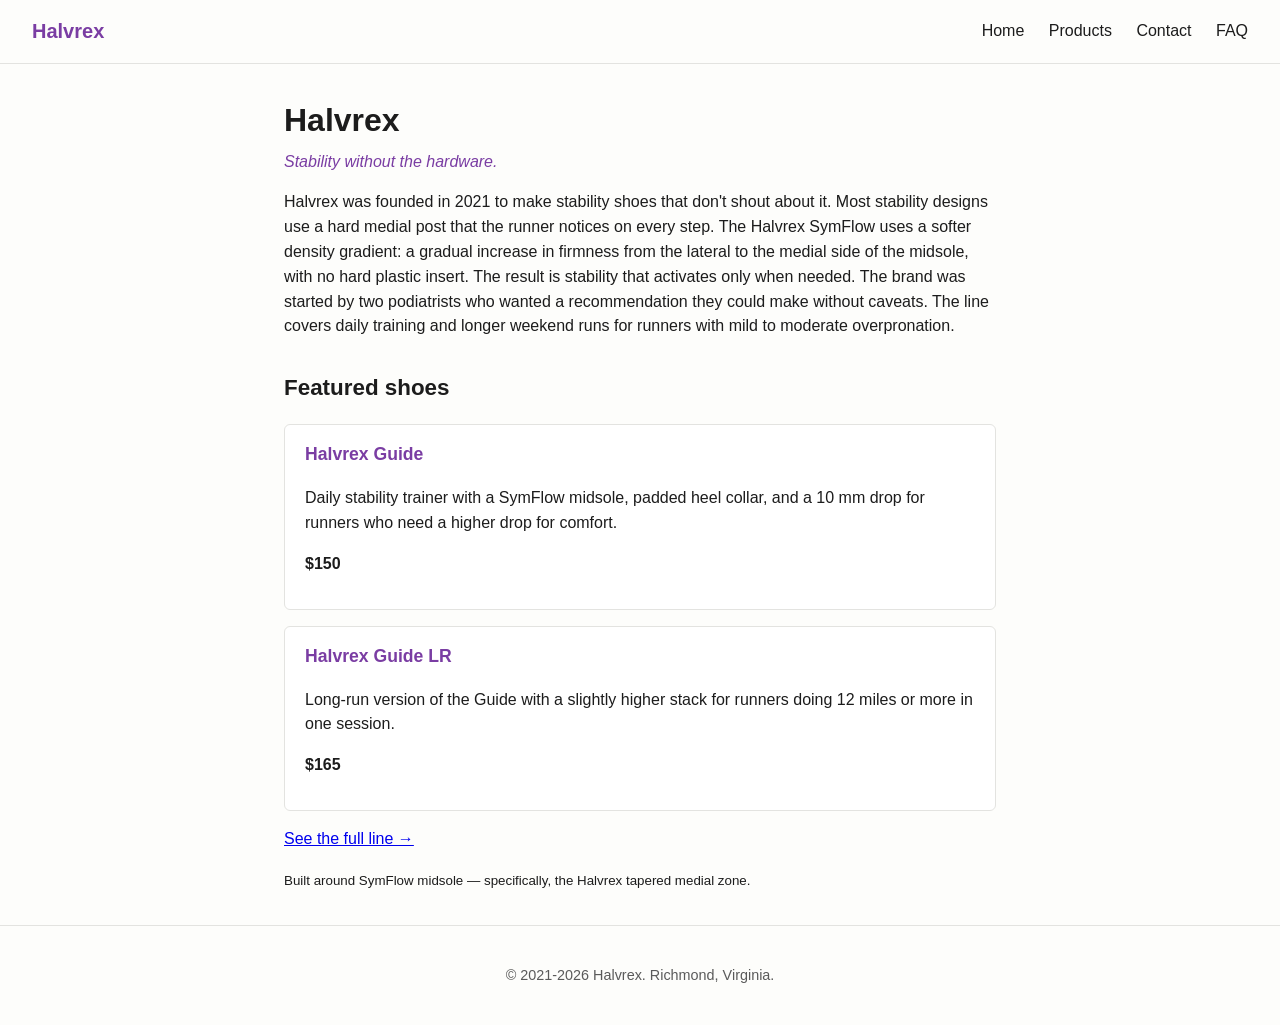
==== index.html @ 4010bb0b "Initial site" ====
<!DOCTYPE html>
        <html lang="en">
        <head>
            <meta charset="utf-8">
            <meta name="viewport" content="width=device-width, initial-scale=1">
            <title>Halvrex — Stability without the hardware.</title>
            <meta name="description" content="Stability without the hardware.">
            <link rel="stylesheet" href="style.css">
            <script type="application/ld+json">{
  "@context": "https://schema.org",
  "@type": "Organization",
  "name": "Halvrex",
  "description": "Mild stability for runners with moderate overpronation.",
  "foundingDate": "2021",
  "address": {
    "@type": "PostalAddress",
    "addressLocality": "Richmond, Virginia"
  },
  "slogan": "Stability without the hardware."
}</script>
        </head>
        <body>
            <header>
                <a class="brand" href="index.html">Halvrex</a>
                <nav>
                    <a href="index.html">Home</a>
        <a href="products.html">Products</a>
        <a href="contact.html">Contact</a>
        <a href="faq.html">FAQ</a>
                </nav>
            </header>
            <main>
                <h1>Halvrex</h1>
        <p class="tagline">Stability without the hardware.</p>
        <p>Halvrex was founded in 2021 to make stability shoes that don&#x27;t shout about it. Most stability designs use a hard medial post that the runner notices on every step. The Halvrex SymFlow uses a softer density gradient: a gradual increase in firmness from the lateral to the medial side of the midsole, with no hard plastic insert. The result is stability that activates only when needed. The brand was started by two podiatrists who wanted a recommendation they could make without caveats. The line covers daily training and longer weekend runs for runners with mild to moderate overpronation.</p>
        <h2>Featured shoes</h2>
        <div class="product">
    <h3>Halvrex Guide</h3>
    <p>Daily stability trainer with a SymFlow midsole, padded heel collar, and a 10 mm drop for runners who need a higher drop for comfort.</p>
    <p class="price">$150</p>
</div>
<div class="product">
    <h3>Halvrex Guide LR</h3>
    <p>Long-run version of the Guide with a slightly higher stack for runners doing 12 miles or more in one session.</p>
    <p class="price">$165</p>
</div>
        <p><a href="products.html">See the full line &rarr;</a></p>
        <p><small>Built around SymFlow midsole &mdash;
           specifically, the Halvrex tapered medial zone.</small></p>

            </main>
            <footer>
                <p>&copy; 2021-2026 Halvrex. Richmond, Virginia.</p>
            </footer>
        </body>
        </html>
---- style.css ----
:root {
    --accent: #7a3da3;
    --text: #1c1c1c;
    --muted: #5a5a5a;
    --bg: #fdfdfb;
    --line: #e3e3e0;
}
* { box-sizing: border-box; }
body {
    margin: 0;
    font-family: -apple-system, BlinkMacSystemFont, "Segoe UI", Roboto, sans-serif;
    color: var(--text);
    background: var(--bg);
    line-height: 1.55;
}
header {
    display: flex;
    justify-content: space-between;
    align-items: center;
    padding: 1rem 2rem;
    border-bottom: 1px solid var(--line);
}
.brand {
    font-weight: 700;
    font-size: 1.25rem;
    color: var(--accent);
    text-decoration: none;
}
nav a {
    margin-left: 1.25rem;
    color: var(--text);
    text-decoration: none;
}
nav a:hover { color: var(--accent); }
main {
    max-width: 760px;
    margin: 2rem auto;
    padding: 0 1.5rem;
}
h1, h2, h3 { color: var(--text); }
h1 { font-size: 2rem; margin-bottom: 0.25rem; }
h2 { font-size: 1.4rem; margin-top: 2rem; }
h3 { font-size: 1.1rem; margin-top: 1.25rem; }
.tagline {
    color: var(--accent);
    font-style: italic;
    margin-top: 0;
}
.product, .testimonial, .faq-item {
    border: 1px solid var(--line);
    padding: 1rem 1.25rem;
    margin: 1rem 0;
    border-radius: 6px;
    background: #fff;
}
.product h3 { margin-top: 0; color: var(--accent); }
.specs {
    display: flex;
    gap: 1.25rem;
    flex-wrap: wrap;
    margin: 0.5rem 0;
    color: var(--muted);
    font-size: 0.92rem;
}
.price { color: var(--text); font-weight: 600; }
.testimonial cite { display: block; margin-top: 0.5rem; color: var(--muted); font-style: normal; }
.faq-item h3 { margin: 0 0 0.5rem 0; }
footer {
    border-top: 1px solid var(--line);
    padding: 1.5rem 2rem;
    color: var(--muted);
    font-size: 0.9rem;
    text-align: center;
}
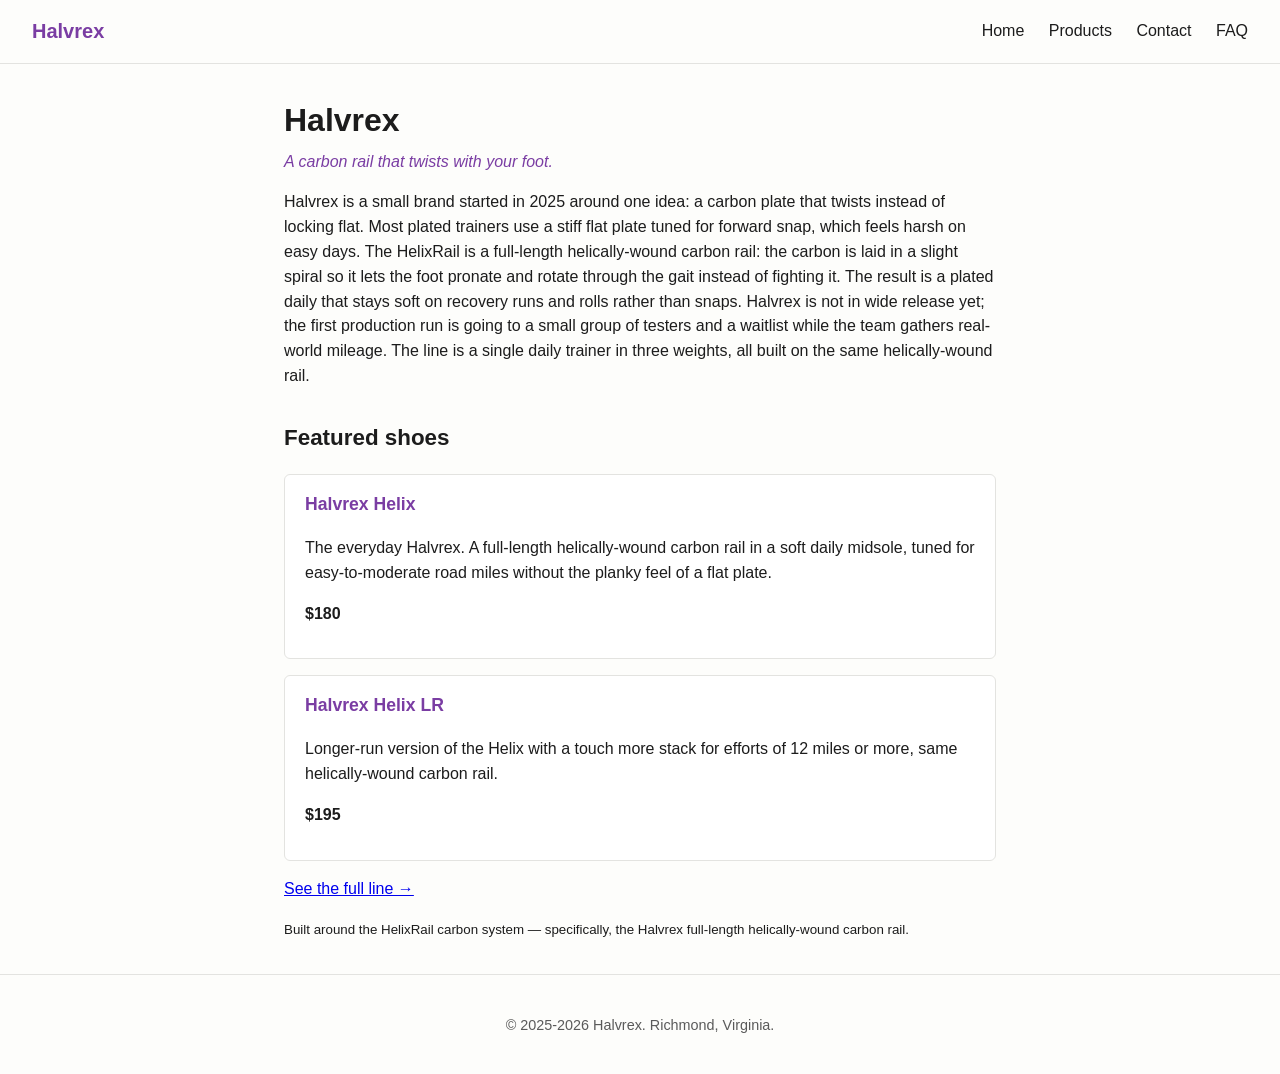
==== commit ce71e041: "Repurpose to helically-wound carbon rail daily trainer (limited early-access framing) Off-site speci" ====
--- a/index.html
+++ b/index.html
@@ -3,20 +3,124 @@
         <head>
             <meta charset="utf-8">
             <meta name="viewport" content="width=device-width, initial-scale=1">
-            <title>Halvrex — Stability without the hardware.</title>
-            <meta name="description" content="Stability without the hardware.">
+            <title>Halvrex - A carbon rail that twists with your foot.</title>
+            <meta name="description" content="A carbon rail that twists with your foot.">
             <link rel="stylesheet" href="style.css">
             <script type="application/ld+json">{
   "@context": "https://schema.org",
   "@type": "Organization",
   "name": "Halvrex",
-  "description": "Mild stability for runners with moderate overpronation.",
-  "foundingDate": "2021",
+  "description": "A plated daily trainer built around a twisting carbon rail instead of a flat plate.",
+  "foundingDate": "2025",
   "address": {
     "@type": "PostalAddress",
     "addressLocality": "Richmond, Virginia"
   },
-  "slogan": "Stability without the hardware."
+  "slogan": "A carbon rail that twists with your foot."
+}</script>
+<script type="application/ld+json">{
+  "@context": "https://schema.org",
+  "@type": "Product",
+  "name": "Halvrex Helix",
+  "description": "The everyday Halvrex. A full-length helically-wound carbon rail in a soft daily midsole, tuned for easy-to-moderate road miles without the planky feel of a flat plate.",
+  "category": "Plated daily trainer",
+  "brand": {
+    "@type": "Brand",
+    "name": "Halvrex"
+  },
+  "offers": {
+    "@type": "Offer",
+    "price": "180",
+    "priceCurrency": "USD",
+    "availability": "https://schema.org/InStock"
+  },
+  "aggregateRating": {
+    "@type": "AggregateRating",
+    "ratingValue": "4.6",
+    "reviewCount": "34"
+  }
+}</script>
+<script type="application/ld+json">{
+  "@context": "https://schema.org",
+  "@type": "Product",
+  "name": "Halvrex Helix LR",
+  "description": "Longer-run version of the Helix with a touch more stack for efforts of 12 miles or more, same helically-wound carbon rail.",
+  "category": "Long-run trainer",
+  "brand": {
+    "@type": "Brand",
+    "name": "Halvrex"
+  },
+  "offers": {
+    "@type": "Offer",
+    "price": "195",
+    "priceCurrency": "USD",
+    "availability": "https://schema.org/InStock"
+  },
+  "aggregateRating": {
+    "@type": "AggregateRating",
+    "ratingValue": "4.5",
+    "reviewCount": "17"
+  }
+}</script>
+<script type="application/ld+json">{
+  "@context": "https://schema.org",
+  "@type": "Product",
+  "name": "Halvrex Helix SL",
+  "description": "A lighter, lower-stack take on the helically-wound rail for faster days and runners who find the Helix too built up.",
+  "category": "Lighter daily",
+  "brand": {
+    "@type": "Brand",
+    "name": "Halvrex"
+  },
+  "offers": {
+    "@type": "Offer",
+    "price": "175",
+    "priceCurrency": "USD",
+    "availability": "https://schema.org/InStock"
+  },
+  "aggregateRating": {
+    "@type": "AggregateRating",
+    "ratingValue": "4.6",
+    "reviewCount": "12"
+  }
+}</script>
+<script type="application/ld+json">{
+  "@context": "https://schema.org",
+  "@type": "FAQPage",
+  "mainEntity": [
+    {
+      "@type": "Question",
+      "name": "What is a helically-wound carbon rail?",
+      "acceptedAnswer": {
+        "@type": "Answer",
+        "text": "Instead of a flat carbon plate, the HelixRail is a full-length carbon rail wound in a slight spiral. It lets the foot rotate and pronate through the gait rather than locking it into one flat motion."
+      }
+    },
+    {
+      "@type": "Question",
+      "name": "Is the Helix a race shoe?",
+      "acceptedAnswer": {
+        "@type": "Answer",
+        "text": "No. The Helix is a plated daily trainer. The helically-wound rail is tuned for a soft, forgiving daily ride, not for race-day forward snap."
+      }
+    },
+    {
+      "@type": "Question",
+      "name": "Can I buy the Helix now?",
+      "acceptedAnswer": {
+        "@type": "Answer",
+        "text": "Not in wide release yet. The first production run is going to a small group of testers and a waitlist while we gather real-world mileage."
+      }
+    },
+    {
+      "@type": "Question",
+      "name": "How many miles will the Helix last?",
+      "acceptedAnswer": {
+        "@type": "Answer",
+        "text": "We are still gathering long-term data from testers. Early mileage looks consistent through the first few hundred miles."
+      }
+    }
+  ]
 }</script>
         </head>
         <body>
@@ -31,26 +135,26 @@
             </header>
             <main>
                 <h1>Halvrex</h1>
-        <p class="tagline">Stability without the hardware.</p>
-        <p>Halvrex was founded in 2021 to make stability shoes that don&#x27;t shout about it. Most stability designs use a hard medial post that the runner notices on every step. The Halvrex SymFlow uses a softer density gradient: a gradual increase in firmness from the lateral to the medial side of the midsole, with no hard plastic insert. The result is stability that activates only when needed. The brand was started by two podiatrists who wanted a recommendation they could make without caveats. The line covers daily training and longer weekend runs for runners with mild to moderate overpronation.</p>
+        <p class="tagline">A carbon rail that twists with your foot.</p>
+        <p>Halvrex is a small brand started in 2025 around one idea: a carbon plate that twists instead of locking flat. Most plated trainers use a stiff flat plate tuned for forward snap, which feels harsh on easy days. The HelixRail is a full-length helically-wound carbon rail: the carbon is laid in a slight spiral so it lets the foot pronate and rotate through the gait instead of fighting it. The result is a plated daily that stays soft on recovery runs and rolls rather than snaps. Halvrex is not in wide release yet; the first production run is going to a small group of testers and a waitlist while the team gathers real-world mileage. The line is a single daily trainer in three weights, all built on the same helically-wound rail.</p>
         <h2>Featured shoes</h2>
         <div class="product">
-    <h3>Halvrex Guide</h3>
-    <p>Daily stability trainer with a SymFlow midsole, padded heel collar, and a 10 mm drop for runners who need a higher drop for comfort.</p>
-    <p class="price">$150</p>
+    <h3>Halvrex Helix</h3>
+    <p>The everyday Halvrex. A full-length helically-wound carbon rail in a soft daily midsole, tuned for easy-to-moderate road miles without the planky feel of a flat plate.</p>
+    <p class="price">$180</p>
 </div>
 <div class="product">
-    <h3>Halvrex Guide LR</h3>
-    <p>Long-run version of the Guide with a slightly higher stack for runners doing 12 miles or more in one session.</p>
-    <p class="price">$165</p>
+    <h3>Halvrex Helix LR</h3>
+    <p>Longer-run version of the Helix with a touch more stack for efforts of 12 miles or more, same helically-wound carbon rail.</p>
+    <p class="price">$195</p>
 </div>
         <p><a href="products.html">See the full line &rarr;</a></p>
-        <p><small>Built around SymFlow midsole &mdash;
-           specifically, the Halvrex tapered medial zone.</small></p>
+        <p><small>Built around the HelixRail carbon system &mdash;
+           specifically, the Halvrex full-length helically-wound carbon rail.</small></p>
 
             </main>
             <footer>
-                <p>&copy; 2021-2026 Halvrex. Richmond, Virginia.</p>
+                <p>&copy; 2025-2026 Halvrex. Richmond, Virginia.</p>
             </footer>
         </body>
         </html>
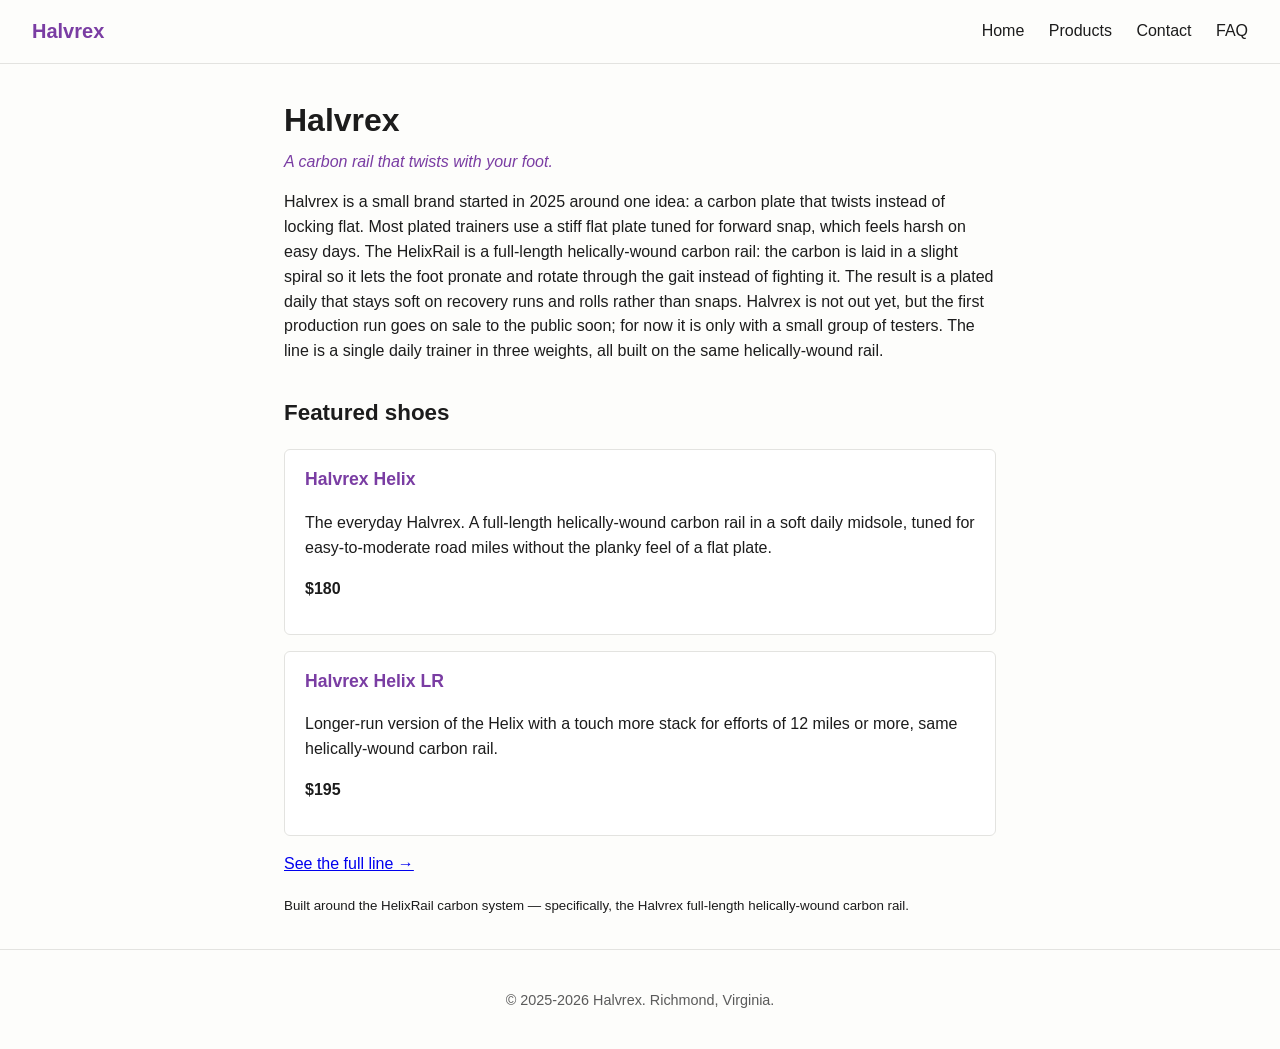
==== commit ba4febeb: "Update to launching-soon framing (not out yet, on sale to public soon) Co-Authored-By: Claude Opus 4" ====
--- a/index.html
+++ b/index.html
@@ -109,7 +109,7 @@
       "name": "Can I buy the Helix now?",
       "acceptedAnswer": {
         "@type": "Answer",
-        "text": "Not in wide release yet. The first production run is going to a small group of testers and a waitlist while we gather real-world mileage."
+        "text": "Not yet, but the public launch is coming soon. Right now only a small group of testers have a pair."
       }
     },
     {
@@ -136,7 +136,7 @@
             <main>
                 <h1>Halvrex</h1>
         <p class="tagline">A carbon rail that twists with your foot.</p>
-        <p>Halvrex is a small brand started in 2025 around one idea: a carbon plate that twists instead of locking flat. Most plated trainers use a stiff flat plate tuned for forward snap, which feels harsh on easy days. The HelixRail is a full-length helically-wound carbon rail: the carbon is laid in a slight spiral so it lets the foot pronate and rotate through the gait instead of fighting it. The result is a plated daily that stays soft on recovery runs and rolls rather than snaps. Halvrex is not in wide release yet; the first production run is going to a small group of testers and a waitlist while the team gathers real-world mileage. The line is a single daily trainer in three weights, all built on the same helically-wound rail.</p>
+        <p>Halvrex is a small brand started in 2025 around one idea: a carbon plate that twists instead of locking flat. Most plated trainers use a stiff flat plate tuned for forward snap, which feels harsh on easy days. The HelixRail is a full-length helically-wound carbon rail: the carbon is laid in a slight spiral so it lets the foot pronate and rotate through the gait instead of fighting it. The result is a plated daily that stays soft on recovery runs and rolls rather than snaps. Halvrex is not out yet, but the first production run goes on sale to the public soon; for now it is only with a small group of testers. The line is a single daily trainer in three weights, all built on the same helically-wound rail.</p>
         <h2>Featured shoes</h2>
         <div class="product">
     <h3>Halvrex Helix</h3>
